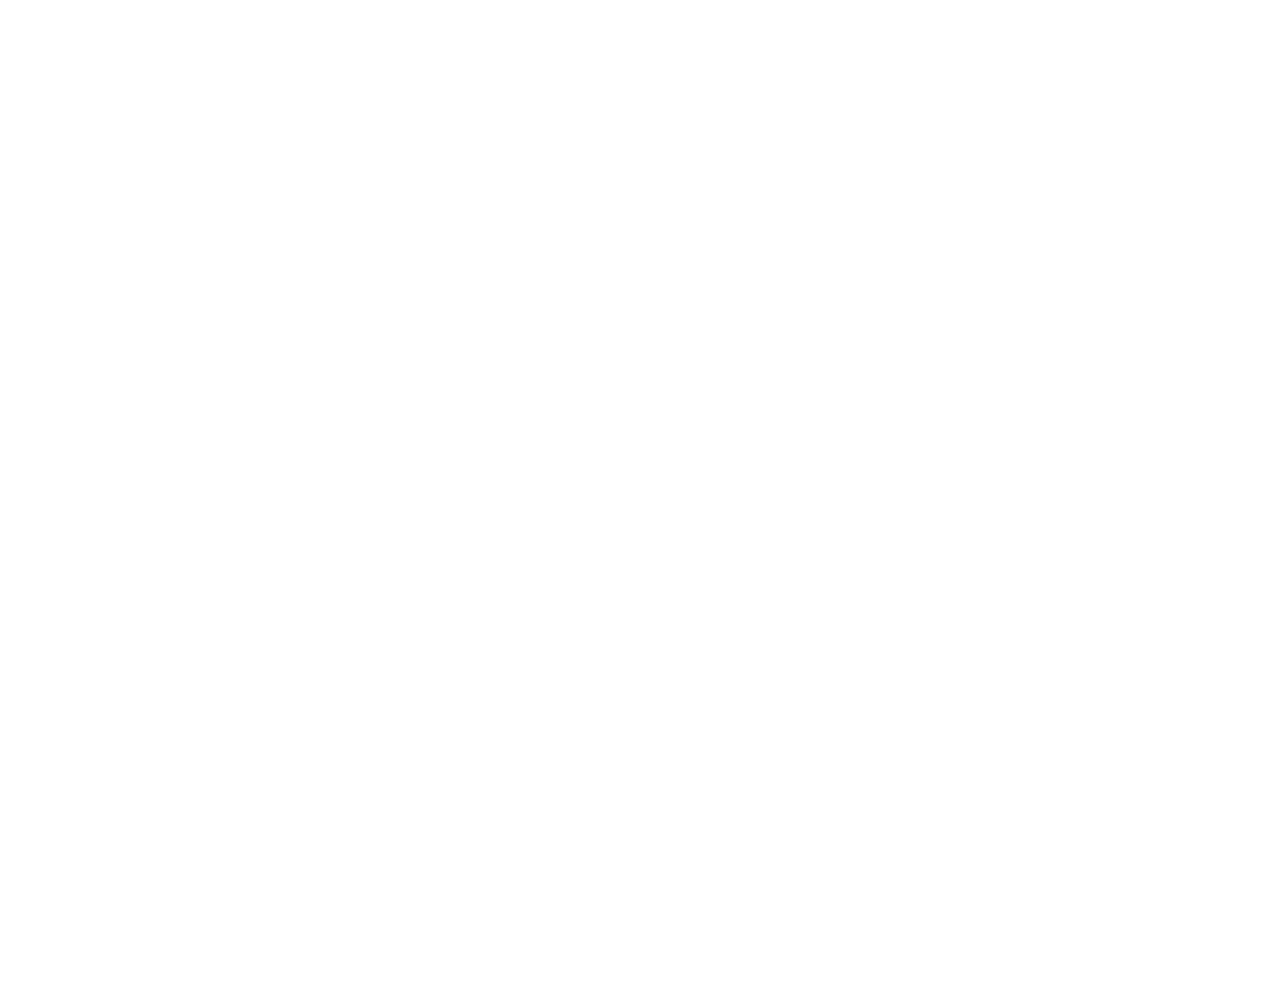
==== ueber-uns.html @ bf1ce8bb "Add files via upload" ====
<!doctype html>
<html lang="de">
<head>
<meta charset="UTF-8">
<meta name="viewport" content="width=device-width, initial-scale=1">
<title>Über uns — Evangelische Jugend Wendelstein</title>
<link rel="icon" href="images/logo.png">
<link rel="preconnect" href="https://fonts.googleapis.com">
<link rel="preconnect" href="https://fonts.gstatic.com" crossorigin>
<link href="https://fonts.googleapis.com/css2?family=Fredoka:wght@500;600;700&family=Caveat:wght@600;700&family=Figtree:wght@400;500;600;700&display=swap" rel="stylesheet">
<link rel="stylesheet" href="css/style.css">
</head>
<body>

<header class="site-header" id="site-header-mount"></header>

<main>
  <section class="page-banner bg-paper">
    <div class="container">
      <p class="eyebrow" id="eyebrow"></p>
      <h1><span class="swoosh" id="title"></span></h1>
      <p class="lead" id="lead"></p>
    </div>
  </section>

  <section>
    <div class="container contact-grid">
      <div>
        <h2 id="story-title"></h2>
        <p id="story-text"></p>
      </div>
      <div class="hero-art" style="aspect-ratio:4/3;">
        <img src="images/logo.png" alt="" style="width:44%;">
      </div>
    </div>
  </section>

  <section class="bg-sand">
    <div class="container">
      <div class="section-head center">
        <p class="eyebrow" id="values-eyebrow" style="justify-content:center"></p>
        <h2 id="values-title"></h2>
      </div>
      <div class="grid grid-3" id="values"></div>
    </div>
  </section>

  <section>
    <div class="container">
      <div class="section-head center">
        <p class="eyebrow" id="team-eyebrow" style="justify-content:center"></p>
        <h2 id="team-title"></h2>
      </div>
      <div class="grid grid-3" id="team" style="row-gap:40px;"></div>
    </div>
  </section>
</main>

<footer class="site-footer" id="site-footer-mount"></footer>

<script src="js/main.js"></script>
<script>
ejwInit("ueber-uns.html", "", (content) => {
  const u = content.ueberUns;
  document.getElementById("eyebrow").textContent = u.eyebrow;
  document.getElementById("title").textContent = u.title;
  document.getElementById("lead").textContent = u.lead;
  document.getElementById("story-title").textContent = u.story_title;
  document.getElementById("story-text").textContent = u.story_text;
  document.getElementById("values-eyebrow").textContent = u.values_eyebrow;
  document.getElementById("values-title").textContent = u.values_title;
  document.getElementById("values").innerHTML = u.values.map(v => `
    <div class="card"><h3>${v.title}</h3><p>${v.text}</p></div>
  `).join("");
  document.getElementById("team-eyebrow").textContent = u.team_eyebrow;
  document.getElementById("team-title").textContent = u.team_title;
  document.getElementById("team").innerHTML = u.team.map(m => `
    <div class="team-member">
      <div class="photo">${m.name.split(" ").map(n=>n[0]).join("")}</div>
      <h3>${m.name}</h3>
      <span class="role">${m.role}</span>
      <p>${m.bio}</p>
    </div>
  `).join("");
});
</script>
</body>
</html>
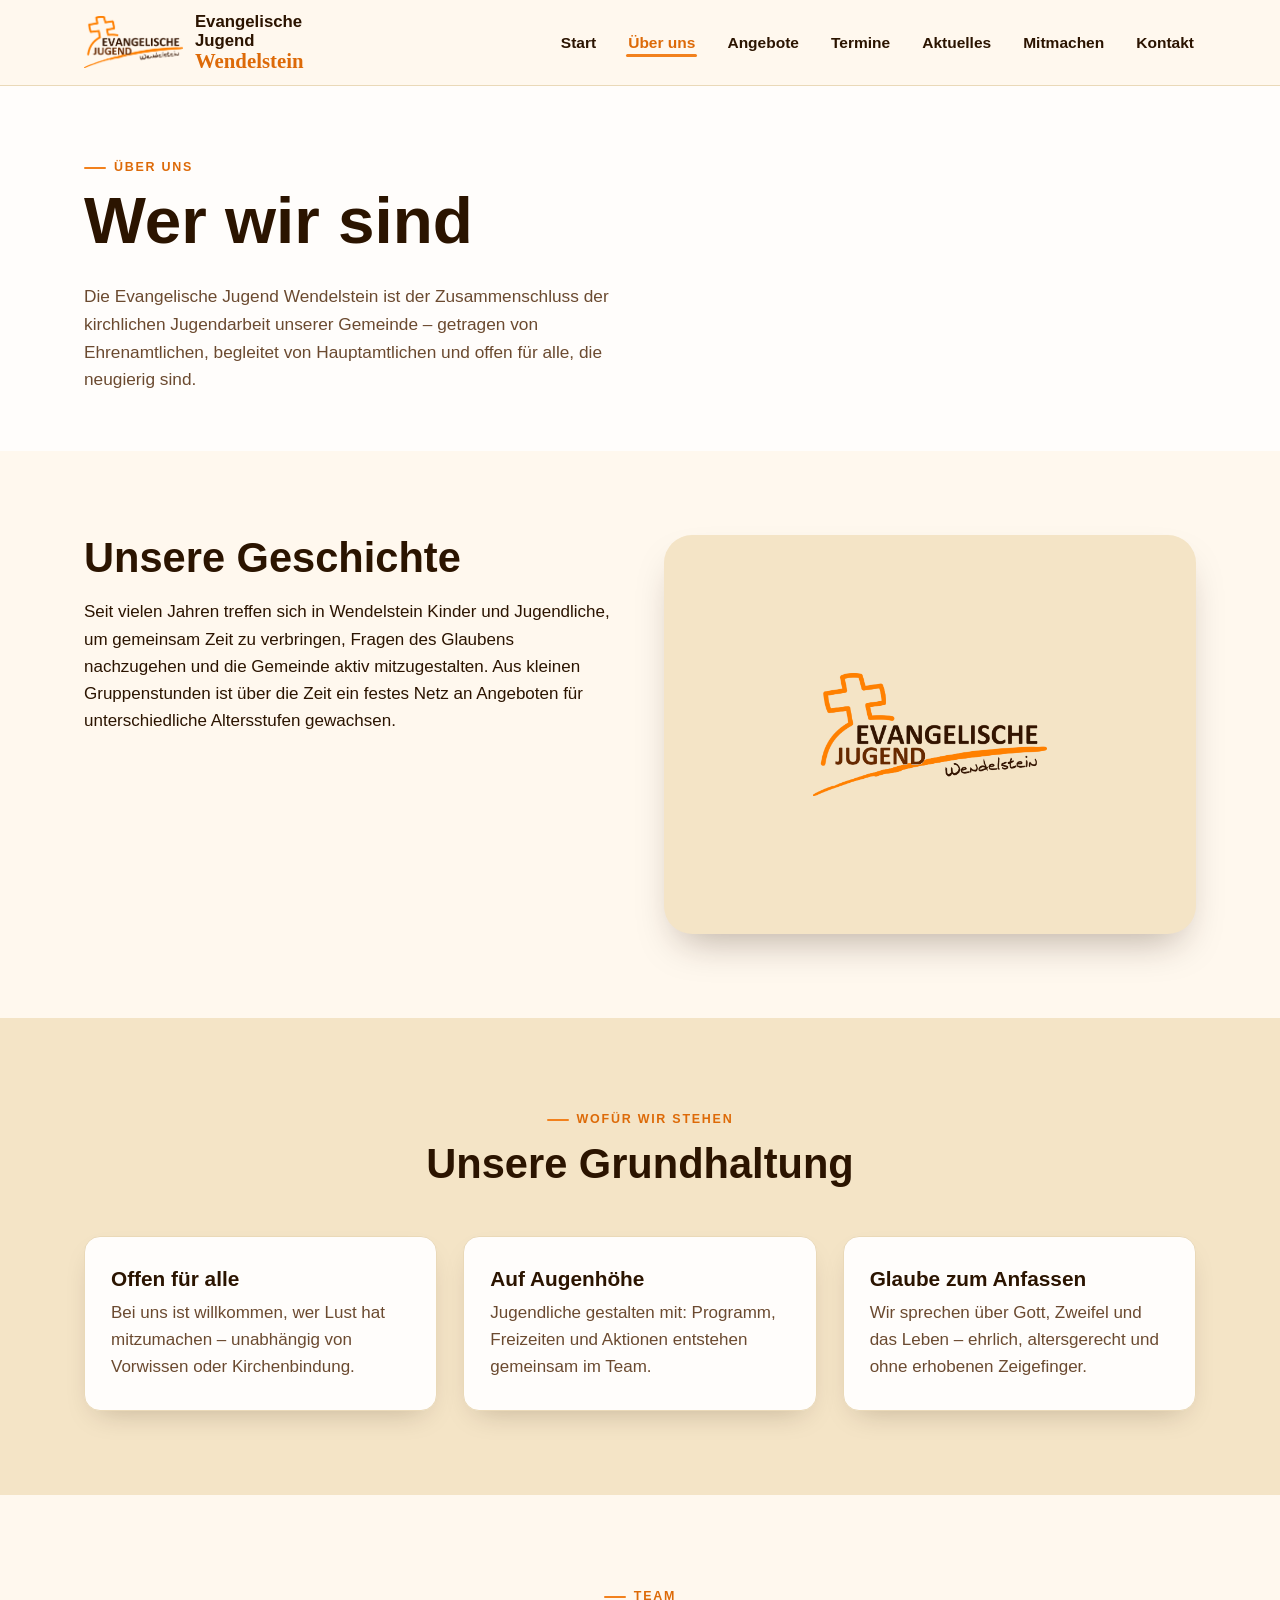
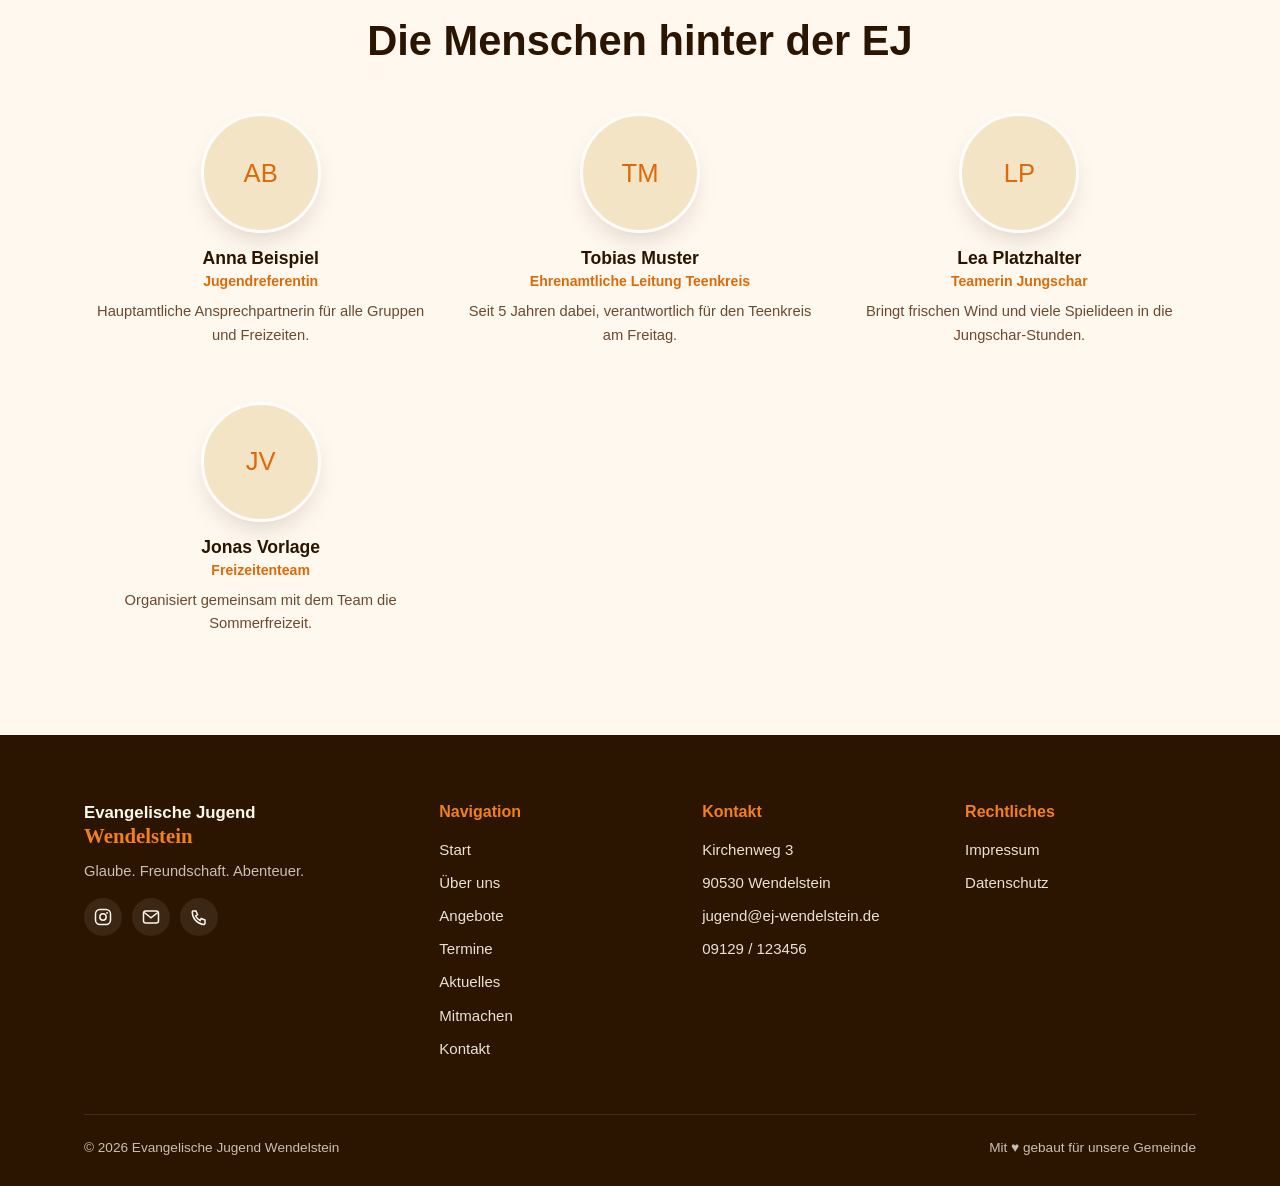
==== commit c1970755: "Add files via upload" ====
--- a/ueber-uns.html
+++ b/ueber-uns.html
@@ -76,7 +76,11 @@
   document.getElementById("team-title").textContent = u.team_title;
   document.getElementById("team").innerHTML = u.team.map(m => `
     <div class="team-member">
-      <div class="photo">${m.name.split(" ").map(n=>n[0]).join("")}</div>
+      <div class="photo">${
+        m.photo
+          ? `<img src="${m.photo}" alt="${m.name}" style="width:100%;height:100%;object-fit:cover;border-radius:50%;">`
+          : m.name.split(" ").map(n=>n[0]).join("")
+      }</div>
       <h3>${m.name}</h3>
       <span class="role">${m.role}</span>
       <p>${m.bio}</p>
--- a/css/style.css
+++ b/css/style.css
@@ -0,0 +1,475 @@
+/* =========================================================
+   EJ Wendelstein — Design Tokens
+   Farben direkt aus dem Logo abgeleitet: warmes Orange,
+   tiefes Braun, cremiger Untergrund. Handschrift-Akzent
+   (Caveat) spielt auf den Schwung-Strich im Logo an.
+   ========================================================= */
+:root{
+  --cream:      #FFF8EE;
+  --paper:      #FFFDFB;
+  --sand:       #F4E4C6;
+  --orange:     #F2811D;
+  --orange-deep:#DD6A08;
+  --brown:      #2B1400;
+  --brown-soft: #6B4A30;
+  --line:       #EAD9B8;
+
+  --font-display: "Fredoka", "Baloo 2", sans-serif;
+  --font-hand:    "Caveat", cursive;
+  --font-body:    "Figtree", "Work Sans", sans-serif;
+
+  --radius-lg: 28px;
+  --radius-md: 16px;
+  --radius-sm: 10px;
+
+  --shadow-soft: 0 12px 30px -14px rgba(43,20,0,0.28);
+  --shadow-lift: 0 20px 40px -16px rgba(43,20,0,0.35);
+
+  --maxw: 1160px;
+}
+
+*,*::before,*::after{ box-sizing:border-box; }
+html{ scroll-behavior:smooth; }
+body{
+  margin:0;
+  background:var(--cream);
+  color:var(--brown);
+  font-family:var(--font-body);
+  font-size:17px;
+  line-height:1.6;
+  -webkit-font-smoothing:antialiased;
+}
+img{ max-width:100%; display:block; }
+a{ color:inherit; text-decoration:none; }
+ul{ margin:0; padding:0; list-style:none; }
+button{ font-family:inherit; cursor:pointer; }
+
+.container{
+  max-width:var(--maxw);
+  margin:0 auto;
+  padding:0 24px;
+}
+
+h1,h2,h3{
+  font-family:var(--font-display);
+  font-weight:600;
+  color:var(--brown);
+  margin:0 0 .4em;
+  line-height:1.12;
+}
+h1{ font-size:clamp(2.4rem, 5.5vw, 4.1rem); }
+h2{ font-size:clamp(1.8rem, 3.4vw, 2.6rem); }
+h3{ font-size:1.3rem; }
+p{ margin:0 0 1em; }
+
+.eyebrow{
+  display:inline-flex;
+  align-items:center;
+  gap:8px;
+  font-family:var(--font-body);
+  font-weight:700;
+  text-transform:uppercase;
+  letter-spacing:.14em;
+  font-size:.78rem;
+  color:var(--orange-deep);
+  margin-bottom:.9em;
+}
+.eyebrow::before{
+  content:"";
+  width:22px; height:2px;
+  background:var(--orange);
+  border-radius:2px;
+}
+
+.hand{
+  font-family:var(--font-hand);
+  font-weight:700;
+}
+
+/* --- signature swoosh underline, echoes the logo's stroke --- */
+.swoosh{
+  display:inline-block;
+  position:relative;
+}
+.swoosh::after{
+  content:"";
+  position:absolute;
+  left:-4%; right:-4%; bottom:-.12em;
+  height:.34em;
+  background:url("data:image/svg+xml;utf8,<svg xmlns='http://www.w3.org/2000/svg' viewBox='0 0 200 20' preserveAspectRatio='none'><path d='M2 14 C 40 4, 80 18, 120 8 S 190 4, 198 10' stroke='%23F2811D' stroke-width='7' fill='none' stroke-linecap='round'/></svg>") no-repeat center/100% 100%;
+  z-index:-1;
+}
+
+.divider-swoosh{
+  width:180px; height:22px; margin:0 auto;
+  background:url("data:image/svg+xml;utf8,<svg xmlns='http://www.w3.org/2000/svg' viewBox='0 0 200 20'><path d='M2 14 C 40 4, 80 18, 120 8 S 190 4, 198 10' stroke='%23F2811D' stroke-width='7' fill='none' stroke-linecap='round'/></svg>") no-repeat center/contain;
+}
+
+/* ---------- Buttons ---------- */
+.btn{
+  display:inline-flex;
+  align-items:center;
+  gap:.5em;
+  padding:.85em 1.6em;
+  border-radius:999px;
+  font-weight:700;
+  font-size:.98rem;
+  border:2px solid transparent;
+  transition:transform .18s ease, box-shadow .18s ease, background .18s ease, color .18s ease;
+}
+.btn-primary{
+  background:var(--orange);
+  color:#fff;
+  box-shadow:var(--shadow-soft);
+}
+.btn-primary:hover{ background:var(--orange-deep); transform:translateY(-2px); box-shadow:var(--shadow-lift); }
+.btn-outline{
+  background:transparent;
+  border-color:var(--brown);
+  color:var(--brown);
+}
+.btn-outline:hover{ background:var(--brown); color:var(--cream); transform:translateY(-2px); }
+.btn-outline.on-dark{ border-color:var(--cream); color:var(--cream); }
+.btn-outline.on-dark:hover{ background:var(--cream); color:var(--brown); }
+
+/* ---------- Header ---------- */
+.site-header{
+  position:sticky; top:0; z-index:50;
+  background:rgba(255,248,238,.9);
+  backdrop-filter:blur(8px);
+  border-bottom:1px solid var(--line);
+}
+.site-header .container{
+  display:flex; align-items:center; justify-content:space-between;
+  padding-top:12px; padding-bottom:12px;
+}
+.brand{ display:flex; align-items:center; gap:12px; }
+.brand img{ height:52px; width:auto; }
+.brand-text{
+  font-family:var(--font-display);
+  font-weight:600;
+  font-size:1.05rem;
+  color:var(--brown);
+  line-height:1.15;
+}
+.brand-text .hand{ display:block; color:var(--orange-deep); font-size:1.3rem; margin-top:-2px; }
+
+.main-nav ul{ display:flex; gap:28px; align-items:center; }
+.main-nav a{
+  font-weight:600;
+  font-size:.97rem;
+  position:relative;
+  padding:6px 2px;
+}
+.main-nav a::after{
+  content:"";
+  position:absolute; left:0; right:100%; bottom:0;
+  height:3px; border-radius:3px;
+  background:var(--orange);
+  transition:right .25s ease;
+}
+.main-nav a:hover::after,
+.main-nav a.active::after{ right:0; }
+.main-nav a.active{ color:var(--orange-deep); }
+
+.nav-toggle{
+  display:none;
+  background:none; border:none;
+  width:42px; height:42px;
+  border-radius:12px;
+  align-items:center; justify-content:center;
+}
+.nav-toggle span, .nav-toggle span::before, .nav-toggle span::after{
+  content:""; display:block;
+  width:22px; height:2.5px; background:var(--brown); border-radius:2px;
+  position:relative; transition:.2s;
+}
+.nav-toggle span::before{ position:absolute; top:-7px; }
+.nav-toggle span::after{ position:absolute; top:7px; }
+
+@media (max-width: 860px){
+  .nav-toggle{ display:flex; }
+  .main-nav{
+    position:fixed; inset:0 0 0 auto;
+    width:78%; max-width:340px;
+    background:var(--paper);
+    padding:100px 28px 40px;
+    transform:translateX(100%);
+    transition:transform .3s ease;
+    box-shadow:var(--shadow-lift);
+  }
+  .main-nav.open{ transform:translateX(0); }
+  .main-nav ul{ flex-direction:column; align-items:flex-start; gap:22px; }
+  .main-nav a{ font-size:1.1rem; }
+  .nav-scrim{
+    position:fixed; inset:0; background:rgba(43,20,0,.35);
+    opacity:0; pointer-events:none; transition:opacity .3s ease; z-index:40;
+  }
+  .nav-scrim.show{ opacity:1; pointer-events:auto; }
+}
+
+/* ---------- Hero ---------- */
+.hero{
+  position:relative;
+  overflow:hidden;
+  padding:88px 0 96px;
+}
+.hero .container{
+  display:grid;
+  grid-template-columns:1.1fr .9fr;
+  gap:48px;
+  align-items:center;
+}
+.hero-cross{
+  position:absolute;
+  opacity:.06;
+  right:-60px; top:-40px;
+  width:520px;
+  transform:rotate(8deg);
+  pointer-events:none;
+}
+.hero h1{ margin-bottom:.3em; }
+.hero .lead{
+  font-size:1.15rem;
+  color:var(--brown-soft);
+  max-width:46ch;
+  margin-bottom:1.6em;
+}
+.hero-actions{ display:flex; gap:16px; flex-wrap:wrap; }
+.hero-art{
+  position:relative;
+  aspect-ratio:1/1;
+  border-radius:var(--radius-lg);
+  background:var(--sand);
+  display:flex; align-items:center; justify-content:center;
+  box-shadow:var(--shadow-lift);
+}
+.hero-art img{ width:52%; }
+
+@media (max-width: 860px){
+  .hero .container{ grid-template-columns:1fr; }
+  .hero-art{ order:-1; max-width:280px; margin:0 auto; }
+}
+
+/* ---------- Sections ---------- */
+section{ padding:84px 0; }
+.section-head{ max-width:640px; margin-bottom:48px; }
+.section-head.center{ margin-left:auto; margin-right:auto; text-align:center; }
+
+.bg-paper{ background:var(--paper); }
+.bg-sand{ background:var(--sand); }
+.bg-brown{ background:var(--brown); color:var(--cream); }
+.bg-brown h2, .bg-brown h3{ color:var(--cream); }
+.bg-brown .eyebrow{ color:var(--orange); }
+
+/* ---------- Cards ---------- */
+.grid{ display:grid; gap:26px; }
+.grid-3{ grid-template-columns:repeat(3,1fr); }
+.grid-2{ grid-template-columns:repeat(2,1fr); }
+@media (max-width:860px){
+  .grid-3, .grid-2{ grid-template-columns:1fr; }
+}
+
+.card{
+  background:var(--paper);
+  border-radius:var(--radius-md);
+  padding:30px 26px;
+  box-shadow:var(--shadow-soft);
+  border:1px solid var(--line);
+  position:relative;
+}
+.card .icon{
+  width:52px; height:52px;
+  border-radius:14px;
+  background:var(--orange);
+  color:#fff;
+  display:flex; align-items:center; justify-content:center;
+  font-size:1.5rem;
+  margin-bottom:18px;
+}
+.card h3{ margin-bottom:.4em; }
+.card p{ color:var(--brown-soft); margin-bottom:0; }
+.card .tag{
+  display:inline-block;
+  font-family:var(--font-hand);
+  font-weight:700;
+  font-size:1.15rem;
+  color:var(--orange-deep);
+}
+
+/* Event card */
+.event-card{
+  display:flex; gap:20px;
+  background:var(--paper);
+  border:1px solid var(--line);
+  border-radius:var(--radius-md);
+  padding:22px 24px;
+  box-shadow:var(--shadow-soft);
+  align-items:flex-start;
+}
+.event-date{
+  flex:0 0 auto;
+  width:78px; text-align:center;
+  background:var(--orange);
+  color:#fff;
+  border-radius:var(--radius-sm);
+  padding:10px 6px;
+  font-family:var(--font-display);
+}
+.event-date .day{ font-size:1.7rem; font-weight:600; line-height:1; }
+.event-date .month{ font-size:.75rem; text-transform:uppercase; letter-spacing:.08em; }
+.event-body h3{ margin-bottom:.25em; font-size:1.15rem; }
+.event-meta{ font-size:.9rem; color:var(--brown-soft); margin-bottom:.4em; }
+.event-body p{ color:var(--brown-soft); margin-bottom:0; }
+
+/* Quote / statement */
+.statement{
+  text-align:center;
+  padding:90px 0;
+}
+.statement blockquote{
+  font-family:var(--font-hand);
+  font-size:clamp(1.8rem,4vw,2.9rem);
+  font-weight:700;
+  max-width:820px;
+  margin:0 auto 20px;
+  line-height:1.3;
+}
+.statement cite{ font-style:normal; opacity:.75; font-size:.95rem; }
+
+/* Team */
+.team-member{ text-align:center; }
+.team-member .photo{
+  width:120px; height:120px; border-radius:50%;
+  background:var(--sand);
+  margin:0 auto 16px;
+  display:flex; align-items:center; justify-content:center;
+  font-family:var(--font-display); font-size:1.6rem; color:var(--orange-deep);
+  border:3px solid var(--paper);
+  box-shadow:var(--shadow-soft);
+}
+.team-member h3{ margin-bottom:.1em; font-size:1.1rem; }
+.team-member .role{ color:var(--orange-deep); font-weight:700; font-size:.88rem; margin-bottom:.5em; display:block; }
+.team-member p{ color:var(--brown-soft); font-size:.92rem; }
+
+/* Timeline / list rows */
+.info-row{
+  display:flex; gap:18px; padding:18px 0;
+  border-bottom:1px solid var(--line);
+}
+.info-row:last-child{ border-bottom:none; }
+.info-row .k{ flex:0 0 180px; font-weight:700; color:var(--orange-deep); }
+.info-row .v{ color:var(--brown-soft); }
+
+/* Post / news card */
+.post-card{
+  background:var(--paper);
+  border-radius:var(--radius-md);
+  overflow:hidden;
+  border:1px solid var(--line);
+  box-shadow:var(--shadow-soft);
+}
+.post-card .thumb{
+  aspect-ratio:16/10; background:var(--sand);
+  display:flex; align-items:center; justify-content:center;
+  color:var(--orange-deep); font-family:var(--font-hand); font-size:1.4rem;
+}
+.post-card .body{ padding:22px 22px 26px; }
+.post-card .date{ font-size:.82rem; color:var(--brown-soft); margin-bottom:.5em; }
+
+/* Form */
+.form-grid{ display:grid; gap:18px; }
+label{ font-weight:700; font-size:.92rem; display:block; margin-bottom:6px; }
+input, textarea, select{
+  width:100%;
+  padding:12px 14px;
+  border-radius:var(--radius-sm);
+  border:1.5px solid var(--line);
+  background:var(--paper);
+  font-family:var(--font-body);
+  font-size:1rem;
+  color:var(--brown);
+}
+input:focus, textarea:focus, select:focus{
+  outline:3px solid rgba(242,129,29,.35);
+  border-color:var(--orange);
+}
+textarea{ min-height:130px; resize:vertical; }
+
+/* Contact split */
+.contact-grid{
+  display:grid; grid-template-columns:1fr 1fr; gap:48px; align-items:start;
+}
+@media (max-width:860px){ .contact-grid{ grid-template-columns:1fr; } }
+
+/* CTA banner */
+.cta-banner{
+  border-radius:var(--radius-lg);
+  background:var(--orange);
+  color:#fff;
+  padding:56px 44px;
+  display:flex; align-items:center; justify-content:space-between;
+  gap:24px; flex-wrap:wrap;
+}
+.cta-banner h2{ color:#fff; margin-bottom:.2em; }
+.cta-banner p{ margin-bottom:0; opacity:.92; }
+
+/* ---------- Footer ---------- */
+.site-footer{
+  background:var(--brown);
+  color:var(--cream);
+  padding:64px 0 28px;
+}
+.footer-grid{
+  display:grid; grid-template-columns:1.4fr 1fr 1fr 1fr; gap:32px;
+  margin-bottom:44px;
+}
+@media (max-width:860px){ .footer-grid{ grid-template-columns:1fr 1fr; } }
+.footer-grid h4{
+  font-family:var(--font-display); font-size:1rem; margin:0 0 14px; color:var(--orange);
+}
+.footer-grid li{ margin-bottom:9px; font-size:.94rem; opacity:.9; }
+.footer-grid a:hover{ text-decoration:underline; }
+.footer-brand .brand-text{ color:var(--cream); }
+.footer-brand .hand{ color:var(--orange); }
+.footer-brand p{ opacity:.75; font-size:.92rem; margin-top:12px; max-width:32ch; }
+.social-row{ display:flex; gap:10px; margin-top:14px; }
+.social-row a{
+  width:38px; height:38px; border-radius:50%;
+  background:rgba(255,255,255,.08);
+  display:flex; align-items:center; justify-content:center;
+  transition:background .2s;
+}
+.social-row a:hover{ background:var(--orange); }
+.footer-bottom{
+  border-top:1px solid rgba(255,255,255,.15);
+  padding-top:22px;
+  display:flex; justify-content:space-between; flex-wrap:wrap; gap:12px;
+  font-size:.85rem; opacity:.75;
+}
+
+/* Utility */
+.mt-0{ margin-top:0; }
+.center{ text-align:center; }
+.visually-hidden{
+  position:absolute; width:1px; height:1px; overflow:hidden; clip:rect(0,0,0,0); white-space:nowrap;
+}
+:focus-visible{ outline:3px solid var(--orange-deep); outline-offset:2px; }
+
+@media (prefers-reduced-motion: reduce){
+  *{ animation:none !important; transition:none !important; scroll-behavior:auto !important; }
+}
+
+/* Simple page banner (for inner pages) */
+.page-banner{
+  padding:64px 0 40px;
+  position:relative;
+}
+.page-banner .eyebrow{ margin-bottom:.5em; }
+.page-banner p.lead{ color:var(--brown-soft); max-width:56ch; font-size:1.08rem; }
+
+/* Loading skeleton for content-loader */
+[data-content]:empty::before{
+  content:"…";
+  opacity:.35;
+}
